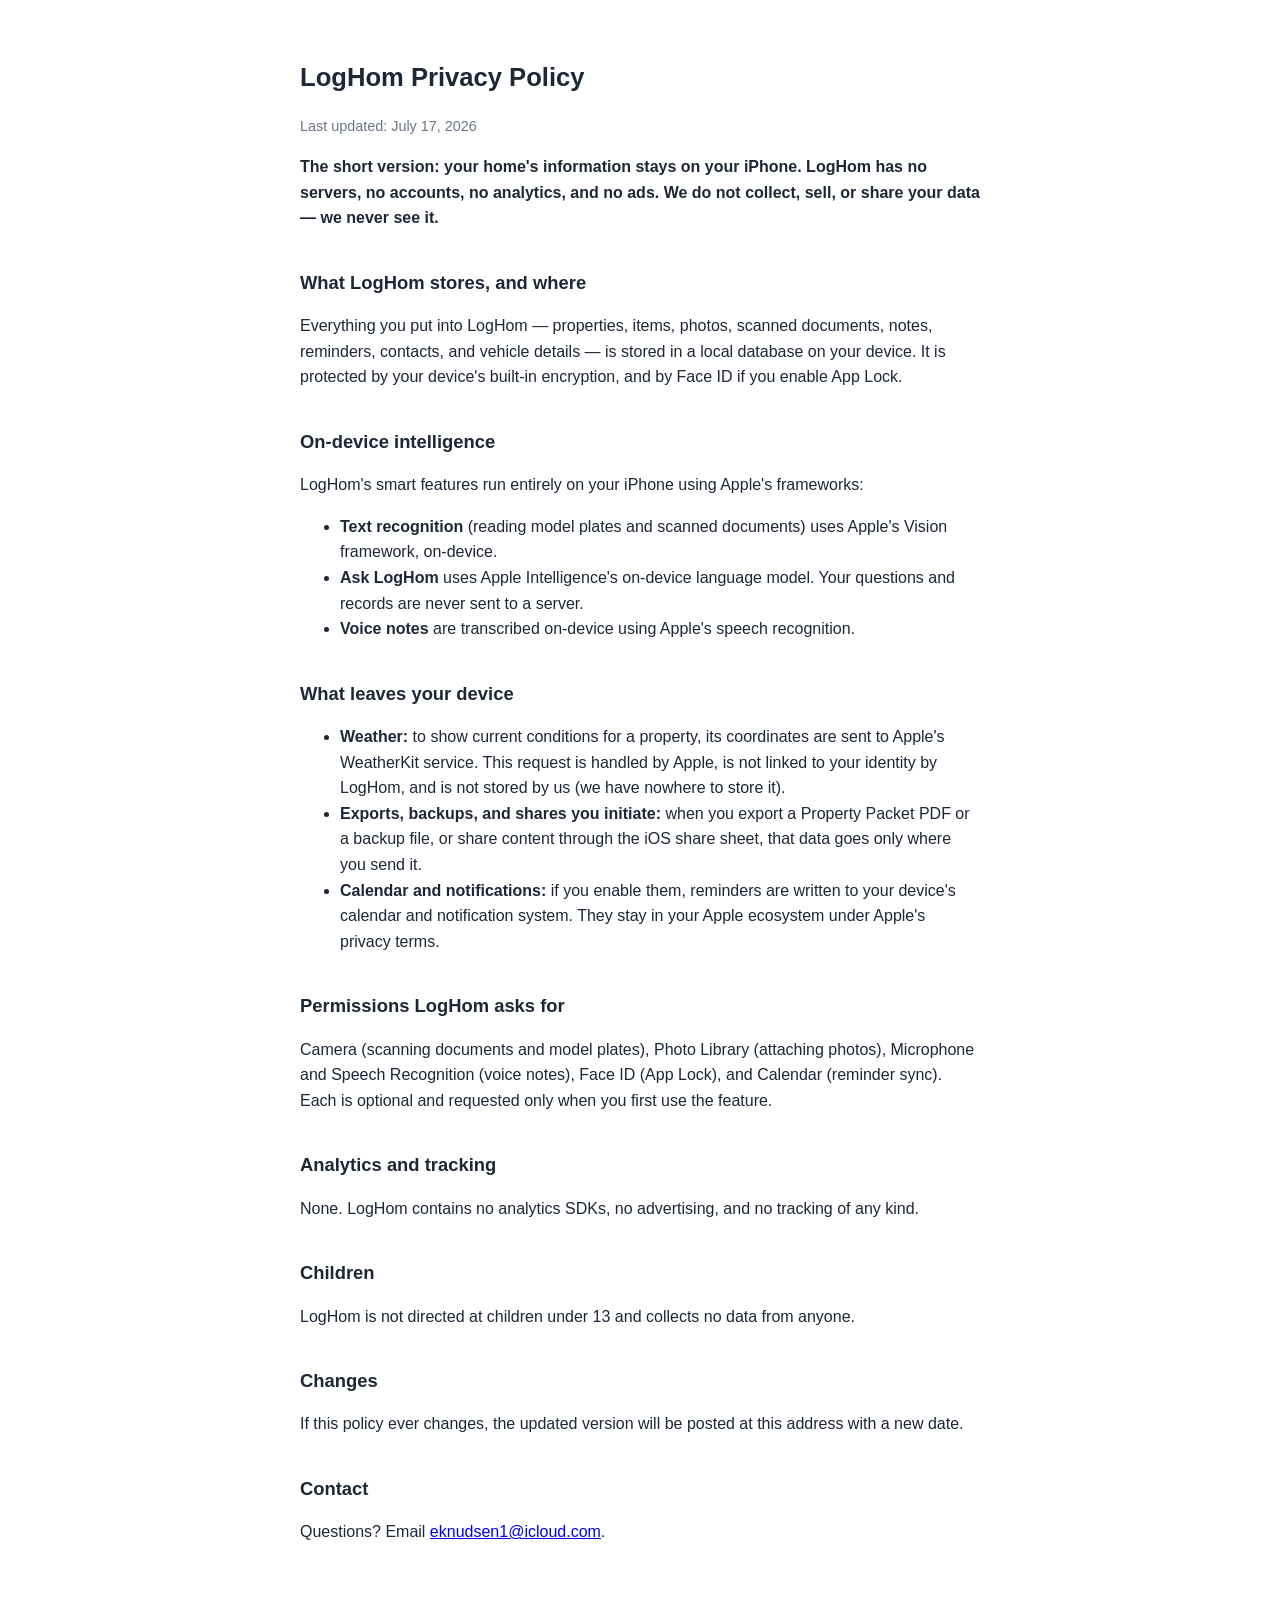
==== privacy.html @ 33694860 "LogHom site: privacy policy + landing page" ====
<!DOCTYPE html>
<html lang="en">
<head>
<meta charset="utf-8">
<meta name="viewport" content="width=device-width, initial-scale=1">
<title>LogHom — Privacy Policy</title>
<style>
  body { font-family: -apple-system, BlinkMacSystemFont, "Segoe UI", Roboto, sans-serif;
         max-width: 680px; margin: 0 auto; padding: 40px 24px; color: #1d2736; line-height: 1.6; }
  h1 { font-size: 1.6em; } h2 { font-size: 1.15em; margin-top: 2em; }
  .updated { color: #6b7686; font-size: 0.9em; }
  @media (prefers-color-scheme: dark) { body { background: #0d1117; color: #e7edf3; } }
</style>
</head>
<body>
<h1>LogHom Privacy Policy</h1>
<p class="updated">Last updated: July 17, 2026</p>

<p><strong>The short version: your home's information stays on your iPhone. LogHom has no servers, no accounts, no analytics, and no ads. We do not collect, sell, or share your data — we never see it.</strong></p>

<h2>What LogHom stores, and where</h2>
<p>Everything you put into LogHom — properties, items, photos, scanned documents, notes, reminders, contacts, and vehicle details — is stored in a local database on your device. It is protected by your device's built-in encryption, and by Face ID if you enable App Lock.</p>

<h2>On-device intelligence</h2>
<p>LogHom's smart features run entirely on your iPhone using Apple's frameworks:</p>
<ul>
  <li><strong>Text recognition</strong> (reading model plates and scanned documents) uses Apple's Vision framework, on-device.</li>
  <li><strong>Ask LogHom</strong> uses Apple Intelligence's on-device language model. Your questions and records are never sent to a server.</li>
  <li><strong>Voice notes</strong> are transcribed on-device using Apple's speech recognition.</li>
</ul>

<h2>What leaves your device</h2>
<ul>
  <li><strong>Weather:</strong> to show current conditions for a property, its coordinates are sent to Apple's WeatherKit service. This request is handled by Apple, is not linked to your identity by LogHom, and is not stored by us (we have nowhere to store it).</li>
  <li><strong>Exports, backups, and shares you initiate:</strong> when you export a Property Packet PDF or a backup file, or share content through the iOS share sheet, that data goes only where you send it.</li>
  <li><strong>Calendar and notifications:</strong> if you enable them, reminders are written to your device's calendar and notification system. They stay in your Apple ecosystem under Apple's privacy terms.</li>
</ul>

<h2>Permissions LogHom asks for</h2>
<p>Camera (scanning documents and model plates), Photo Library (attaching photos), Microphone and Speech Recognition (voice notes), Face ID (App Lock), and Calendar (reminder sync). Each is optional and requested only when you first use the feature.</p>

<h2>Analytics and tracking</h2>
<p>None. LogHom contains no analytics SDKs, no advertising, and no tracking of any kind.</p>

<h2>Children</h2>
<p>LogHom is not directed at children under 13 and collects no data from anyone.</p>

<h2>Changes</h2>
<p>If this policy ever changes, the updated version will be posted at this address with a new date.</p>

<h2>Contact</h2>
<p>Questions? Email <a href="mailto:eknudsen1@icloud.com">eknudsen1@icloud.com</a>.</p>
</body>
</html>
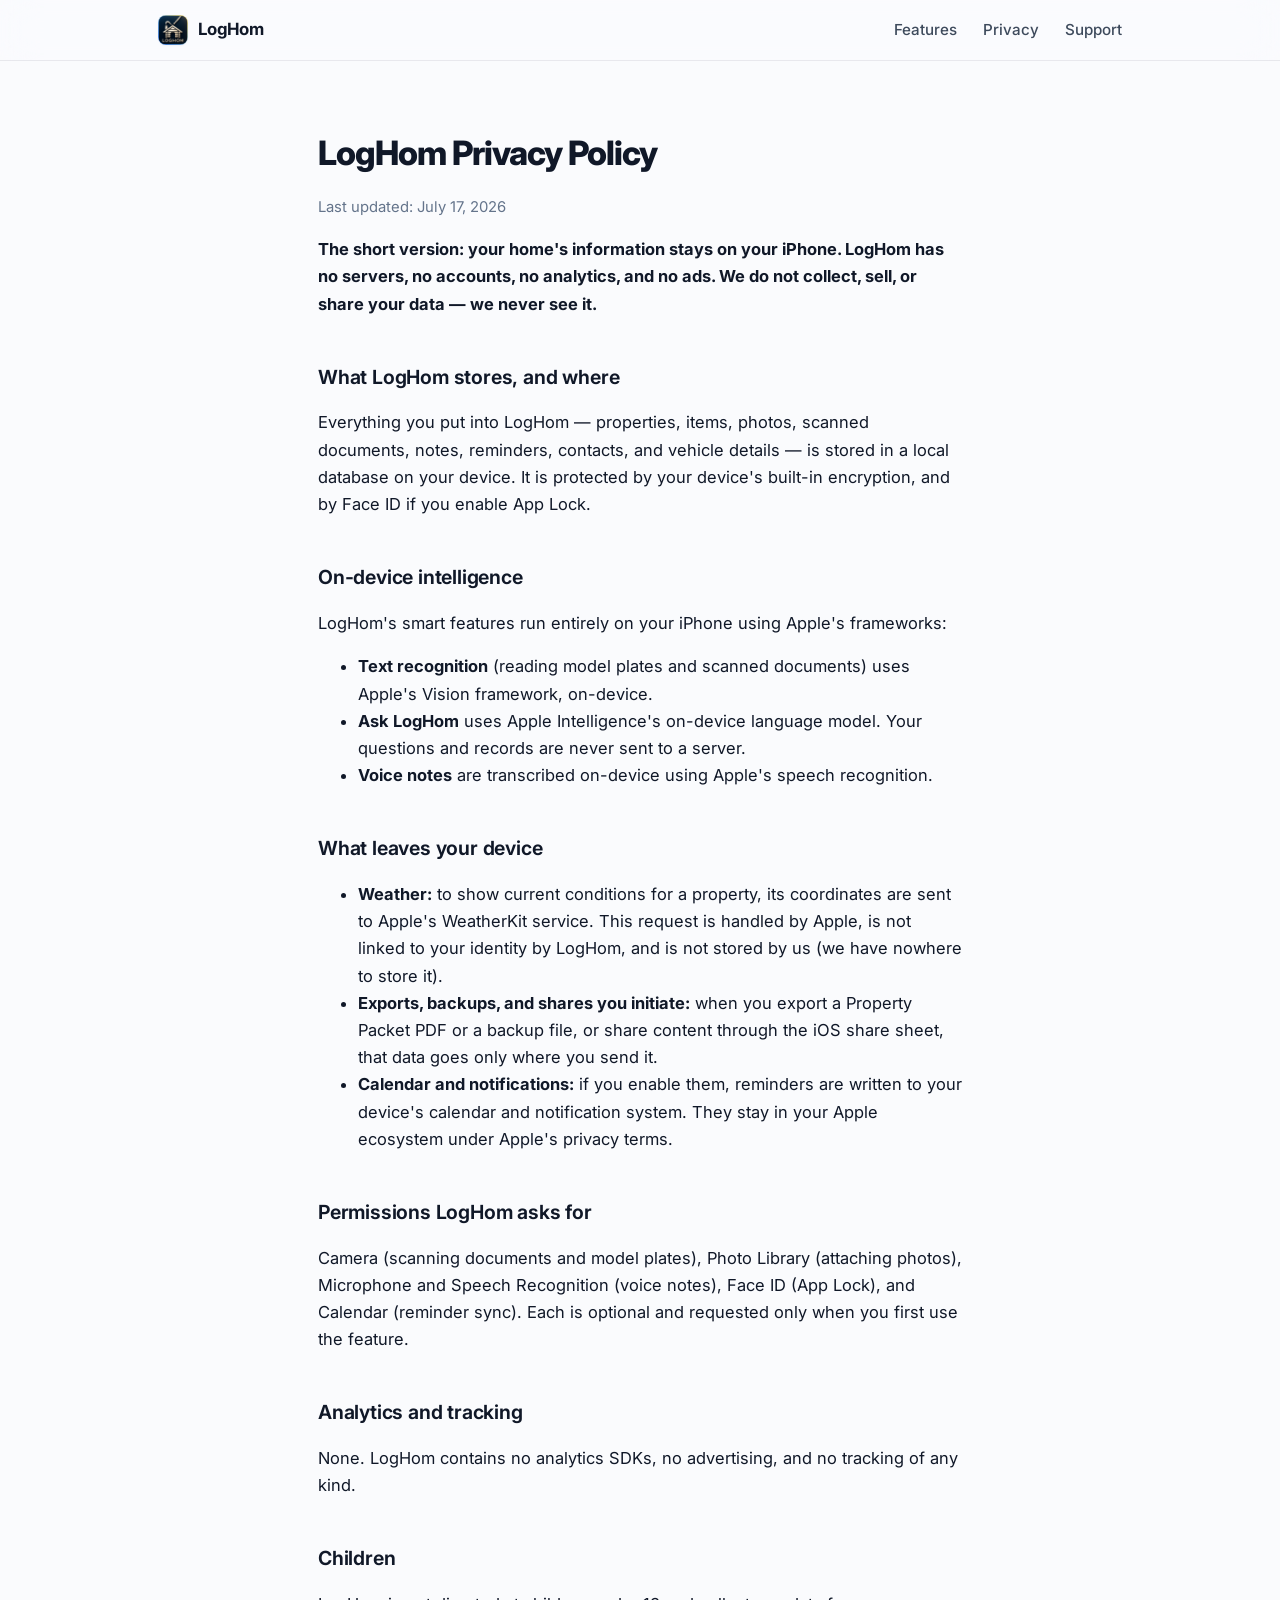
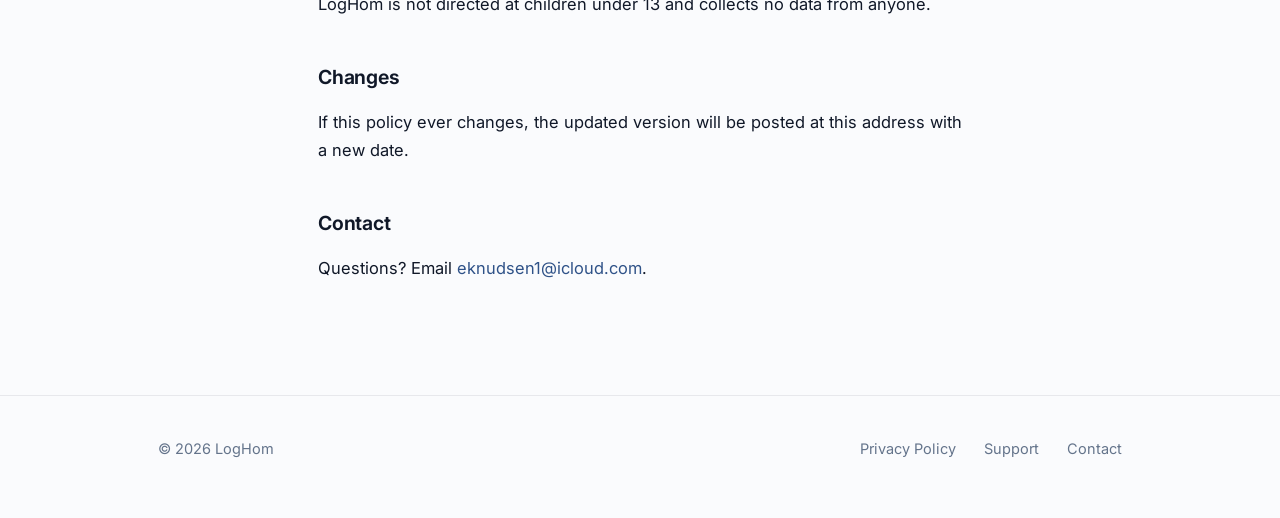
==== commit e27d12fa: "Full marketing site: premium landing page, support page, restyled privacy policy" ====
--- a/privacy.html
+++ b/privacy.html
@@ -4,15 +4,22 @@
 <meta charset="utf-8">
 <meta name="viewport" content="width=device-width, initial-scale=1">
 <title>LogHom — Privacy Policy</title>
-<style>
-  body { font-family: -apple-system, BlinkMacSystemFont, "Segoe UI", Roboto, sans-serif;
-         max-width: 680px; margin: 0 auto; padding: 40px 24px; color: #1d2736; line-height: 1.6; }
-  h1 { font-size: 1.6em; } h2 { font-size: 1.15em; margin-top: 2em; }
-  .updated { color: #6b7686; font-size: 0.9em; }
-  @media (prefers-color-scheme: dark) { body { background: #0d1117; color: #e7edf3; } }
-</style>
+<meta name="description" content="LogHom's privacy policy: your home's information stays on your iPhone. No servers, no accounts, no analytics, no ads.">
+<link rel="icon" href="icon.png">
+<link rel="stylesheet" href="style.css">
 </head>
 <body>
+
+<nav class="navbar">
+  <div class="wrap">
+    <a class="brand" href="/"><img src="icon.png" alt="">LogHom</a>
+    <a href="/#capture">Features</a>
+    <a href="privacy.html">Privacy</a>
+    <a href="support.html">Support</a>
+  </div>
+</nav>
+
+<article>
 <h1>LogHom Privacy Policy</h1>
 <p class="updated">Last updated: July 17, 2026</p>
 
@@ -50,5 +57,16 @@
 
 <h2>Contact</h2>
 <p>Questions? Email <a href="mailto:eknudsen1@icloud.com">eknudsen1@icloud.com</a>.</p>
+</article>
+
+<footer>
+  <div class="wrap">
+    <span class="copy">© 2026 LogHom</span>
+    <a href="privacy.html">Privacy Policy</a>
+    <a href="support.html">Support</a>
+    <a href="mailto:eknudsen1@icloud.com">Contact</a>
+  </div>
+</footer>
+
 </body>
 </html>
--- a/style.css
+++ b/style.css
@@ -0,0 +1,211 @@
+/* LogHom — calm, premium, sky-brand design system */
+
+@import url('https://fonts.googleapis.com/css2?family=Inter:opsz,wght@14..32,400;14..32,500;14..32,600;14..32,700;14..32,800&family=Newsreader:ital,opsz,wght@1,6..72,400;1,6..72,500&display=swap');
+
+:root {
+  --ink: #101828;
+  --ink-soft: #3d4a5c;
+  --muted: #64748b;
+  --bg: #fafbfd;
+  --card: rgba(255, 255, 255, 0.66);
+  --card-solid: #ffffff;
+  --accent: #2f5288;
+  --accent-2: #7fa8d9;
+  --band: #0e1626;
+  --band-ink: #dfe8f4;
+  --border: rgba(16, 24, 40, 0.08);
+  --shadow: 0 1px 2px rgba(16,24,40,.04), 0 12px 32px -12px rgba(16,24,40,.12);
+  --shadow-lift: 0 2px 4px rgba(16,24,40,.05), 0 24px 48px -16px rgba(16,24,40,.18);
+  --sky-a: #cfe0f4;
+  --sky-b: #f3e9da;
+  --sky-c: #dbe9f7;
+}
+@media (prefers-color-scheme: dark) {
+  :root {
+    --ink: #eef2f8;
+    --ink-soft: #b9c4d4;
+    --muted: #8b97aa;
+    --bg: #0b111c;
+    --card: rgba(23, 32, 48, 0.55);
+    --card-solid: #151d2c;
+    --accent: #93b8e8;
+    --accent-2: #4a6da0;
+    --band: #060b14;
+    --band-ink: #d6e1f0;
+    --border: rgba(238, 242, 248, 0.09);
+    --shadow: 0 1px 2px rgba(0,0,0,.3), 0 12px 32px -12px rgba(0,0,0,.5);
+    --shadow-lift: 0 2px 4px rgba(0,0,0,.4), 0 24px 48px -16px rgba(0,0,0,.6);
+    --sky-a: #16233c;
+    --sky-b: #241f2e;
+    --sky-c: #101c30;
+  }
+}
+
+* { box-sizing: border-box; }
+html { scroll-behavior: smooth; }
+body {
+  font-family: "Inter", -apple-system, BlinkMacSystemFont, "Segoe UI", sans-serif;
+  margin: 0; background: var(--bg); color: var(--ink);
+  line-height: 1.65; font-size: 16.5px;
+  -webkit-font-smoothing: antialiased;
+}
+::selection { background: var(--accent-2); color: #fff; }
+a { color: var(--accent); text-decoration: none; }
+a:hover { text-decoration: underline; text-underline-offset: 3px; }
+.wrap { max-width: 1020px; margin: 0 auto; padding: 0 28px; }
+
+em.serif {
+  font-family: "Newsreader", Georgia, serif;
+  font-style: italic; font-weight: 500;
+  letter-spacing: 0;
+}
+
+/* ---------- nav ---------- */
+.navbar {
+  position: sticky; top: 0; z-index: 50;
+  backdrop-filter: blur(18px) saturate(1.6);
+  -webkit-backdrop-filter: blur(18px) saturate(1.6);
+  background: color-mix(in srgb, var(--bg) 62%, transparent);
+  border-bottom: 1px solid var(--border);
+}
+.navbar .wrap { display: flex; align-items: center; gap: 26px; height: 60px; }
+.brand {
+  display: flex; align-items: center; gap: 10px;
+  font-weight: 700; font-size: 1.02em; letter-spacing: -0.01em;
+  color: var(--ink) !important; margin-right: auto;
+}
+.brand:hover { text-decoration: none; }
+.brand img { width: 30px; height: 30px; border-radius: 8px; box-shadow: var(--shadow); }
+.navbar a:not(.brand) { color: var(--ink-soft); font-size: 0.92em; font-weight: 500; }
+.navbar a:not(.brand):hover { color: var(--accent); text-decoration: none; }
+
+/* ---------- hero ---------- */
+.hero {
+  position: relative; overflow: hidden;
+  text-align: center; padding: 108px 0 120px;
+}
+.hero .sky {
+  position: absolute; inset: 0; z-index: -1;
+  background:
+    radial-gradient(52% 44% at 22% 18%, var(--sky-a) 0%, transparent 70%),
+    radial-gradient(46% 40% at 82% 26%, var(--sky-b) 0%, transparent 70%),
+    radial-gradient(60% 52% at 55% 88%, var(--sky-c) 0%, transparent 72%);
+  animation: drift 26s ease-in-out infinite alternate;
+}
+@keyframes drift {
+  from { transform: translate3d(-2.5%, 0, 0) scale(1.06); }
+  to   { transform: translate3d(2.5%, -2%, 0) scale(1.12); }
+}
+.hero img.icon {
+  width: 148px; height: 148px; border-radius: 33px;
+  box-shadow: 0 2px 0 rgba(255,255,255,.35) inset, var(--shadow-lift);
+}
+.hero h1 {
+  font-size: clamp(2.5rem, 6vw, 4.1rem);
+  font-weight: 800; letter-spacing: -0.035em; line-height: 1.06;
+  margin: 34px auto 18px; max-width: 720px;
+}
+.hero p.lede {
+  max-width: 590px; margin: 0 auto 34px;
+  font-size: 1.17em; color: var(--ink-soft);
+}
+.badge {
+  display: inline-flex; align-items: center; gap: 9px;
+  background: var(--card); border: 1px solid var(--border);
+  backdrop-filter: blur(12px); -webkit-backdrop-filter: blur(12px);
+  color: var(--ink); padding: 11px 22px; border-radius: 999px;
+  font-weight: 600; font-size: 0.94em; box-shadow: var(--shadow);
+}
+.badge .dot {
+  width: 8px; height: 8px; border-radius: 50%;
+  background: var(--accent-2);
+  box-shadow: 0 0 0 4px color-mix(in srgb, var(--accent-2) 25%, transparent);
+}
+
+/* ---------- sections ---------- */
+section.feature { padding: 84px 0 8px; }
+.kicker {
+  color: var(--accent); font-weight: 700; font-size: 0.76em;
+  text-transform: uppercase; letter-spacing: 0.14em; margin: 0 0 10px;
+}
+section.feature h2 {
+  font-size: clamp(1.7rem, 3.4vw, 2.35rem);
+  font-weight: 750; letter-spacing: -0.025em; line-height: 1.15;
+  margin: 0 0 10px; max-width: 640px;
+}
+section.feature > .wrap > p.sub { color: var(--muted); max-width: 560px; margin: 0 0 8px; font-size: 1.04em; }
+
+.grid { display: grid; grid-template-columns: repeat(auto-fit, minmax(258px, 1fr)); gap: 18px; margin-top: 34px; }
+.card {
+  background: var(--card); border: 1px solid var(--border); border-radius: 20px;
+  padding: 26px 26px 24px; box-shadow: var(--shadow);
+  backdrop-filter: blur(14px); -webkit-backdrop-filter: blur(14px);
+  transition: transform .35s cubic-bezier(.2,.8,.2,1), box-shadow .35s;
+}
+.card:hover { transform: translateY(-4px); box-shadow: var(--shadow-lift); }
+.card .glyph {
+  width: 44px; height: 44px; border-radius: 12px;
+  display: grid; place-items: center; margin-bottom: 16px;
+  background: linear-gradient(145deg, color-mix(in srgb, var(--accent-2) 28%, transparent), color-mix(in srgb, var(--accent) 16%, transparent));
+  border: 1px solid var(--border);
+}
+.card .glyph svg { width: 21px; height: 21px; stroke: var(--accent); fill: none; stroke-width: 1.9; stroke-linecap: round; stroke-linejoin: round; }
+.card h3 { margin: 0 0 7px; font-size: 1.06em; font-weight: 650; letter-spacing: -0.01em; }
+.card p { margin: 0; color: var(--muted); font-size: 0.95em; line-height: 1.6; }
+
+/* ---------- privacy band ---------- */
+.band {
+  margin-top: 96px; padding: 92px 0;
+  background:
+    radial-gradient(70% 90% at 18% 10%, rgba(74,109,160,.28) 0%, transparent 60%),
+    radial-gradient(60% 80% at 85% 90%, rgba(127,168,217,.16) 0%, transparent 60%),
+    var(--band);
+  color: var(--band-ink);
+}
+.band .kicker { color: var(--accent-2); }
+.band h2 {
+  font-size: clamp(1.8rem, 3.6vw, 2.5rem);
+  font-weight: 750; letter-spacing: -0.025em; line-height: 1.18;
+  margin: 0 0 14px; max-width: 620px; color: #fff;
+}
+@media (prefers-color-scheme: dark) { .band h2 { color: var(--band-ink); } }
+.band p.sub { max-width: 560px; color: color-mix(in srgb, var(--band-ink) 76%, transparent); font-size: 1.06em; }
+.band .grid { margin-top: 40px; }
+.band .card {
+  background: rgba(255,255,255,.05); border-color: rgba(255,255,255,.1);
+  box-shadow: none;
+}
+.band .card h3 { color: #fff; }
+.band .card p { color: color-mix(in srgb, var(--band-ink) 70%, transparent); }
+.band .card .glyph { background: rgba(255,255,255,.07); border-color: rgba(255,255,255,.12); }
+.band .card .glyph svg { stroke: var(--accent-2); }
+
+/* ---------- closer ---------- */
+.closer { text-align: center; padding: 104px 0; }
+.closer h2 {
+  font-size: clamp(1.9rem, 4.2vw, 2.9rem);
+  font-weight: 800; letter-spacing: -0.03em; line-height: 1.12; margin: 0 0 30px;
+}
+
+/* ---------- footer ---------- */
+footer { border-top: 1px solid var(--border); padding: 42px 0 56px; }
+footer .wrap { display: flex; flex-wrap: wrap; gap: 10px 28px; align-items: center; }
+footer .copy { color: var(--muted); font-size: 0.88em; margin-right: auto; }
+footer a { color: var(--muted); font-size: 0.88em; }
+footer a:hover { color: var(--accent); }
+
+/* ---------- article pages (privacy / support) ---------- */
+article { max-width: 700px; margin: 0 auto; padding: 64px 28px 96px; }
+article h1 { font-size: 2.1rem; font-weight: 800; letter-spacing: -0.03em; margin: 0 0 6px; }
+article .updated { color: var(--muted); font-size: 0.9em; }
+article h2 { font-size: 1.18em; font-weight: 650; letter-spacing: -0.01em; margin-top: 2.2em; }
+article .card { margin-top: 18px; }
+article .card h3 { font-size: 1.02em; }
+
+/* ---------- reveal ---------- */
+.reveal { opacity: 0; transform: translateY(22px); transition: opacity .7s ease, transform .7s cubic-bezier(.2,.8,.2,1); }
+.reveal.in { opacity: 1; transform: none; }
+@media (prefers-reduced-motion: reduce) {
+  .hero .sky { animation: none; }
+  .reveal { opacity: 1; transform: none; transition: none; }
+}
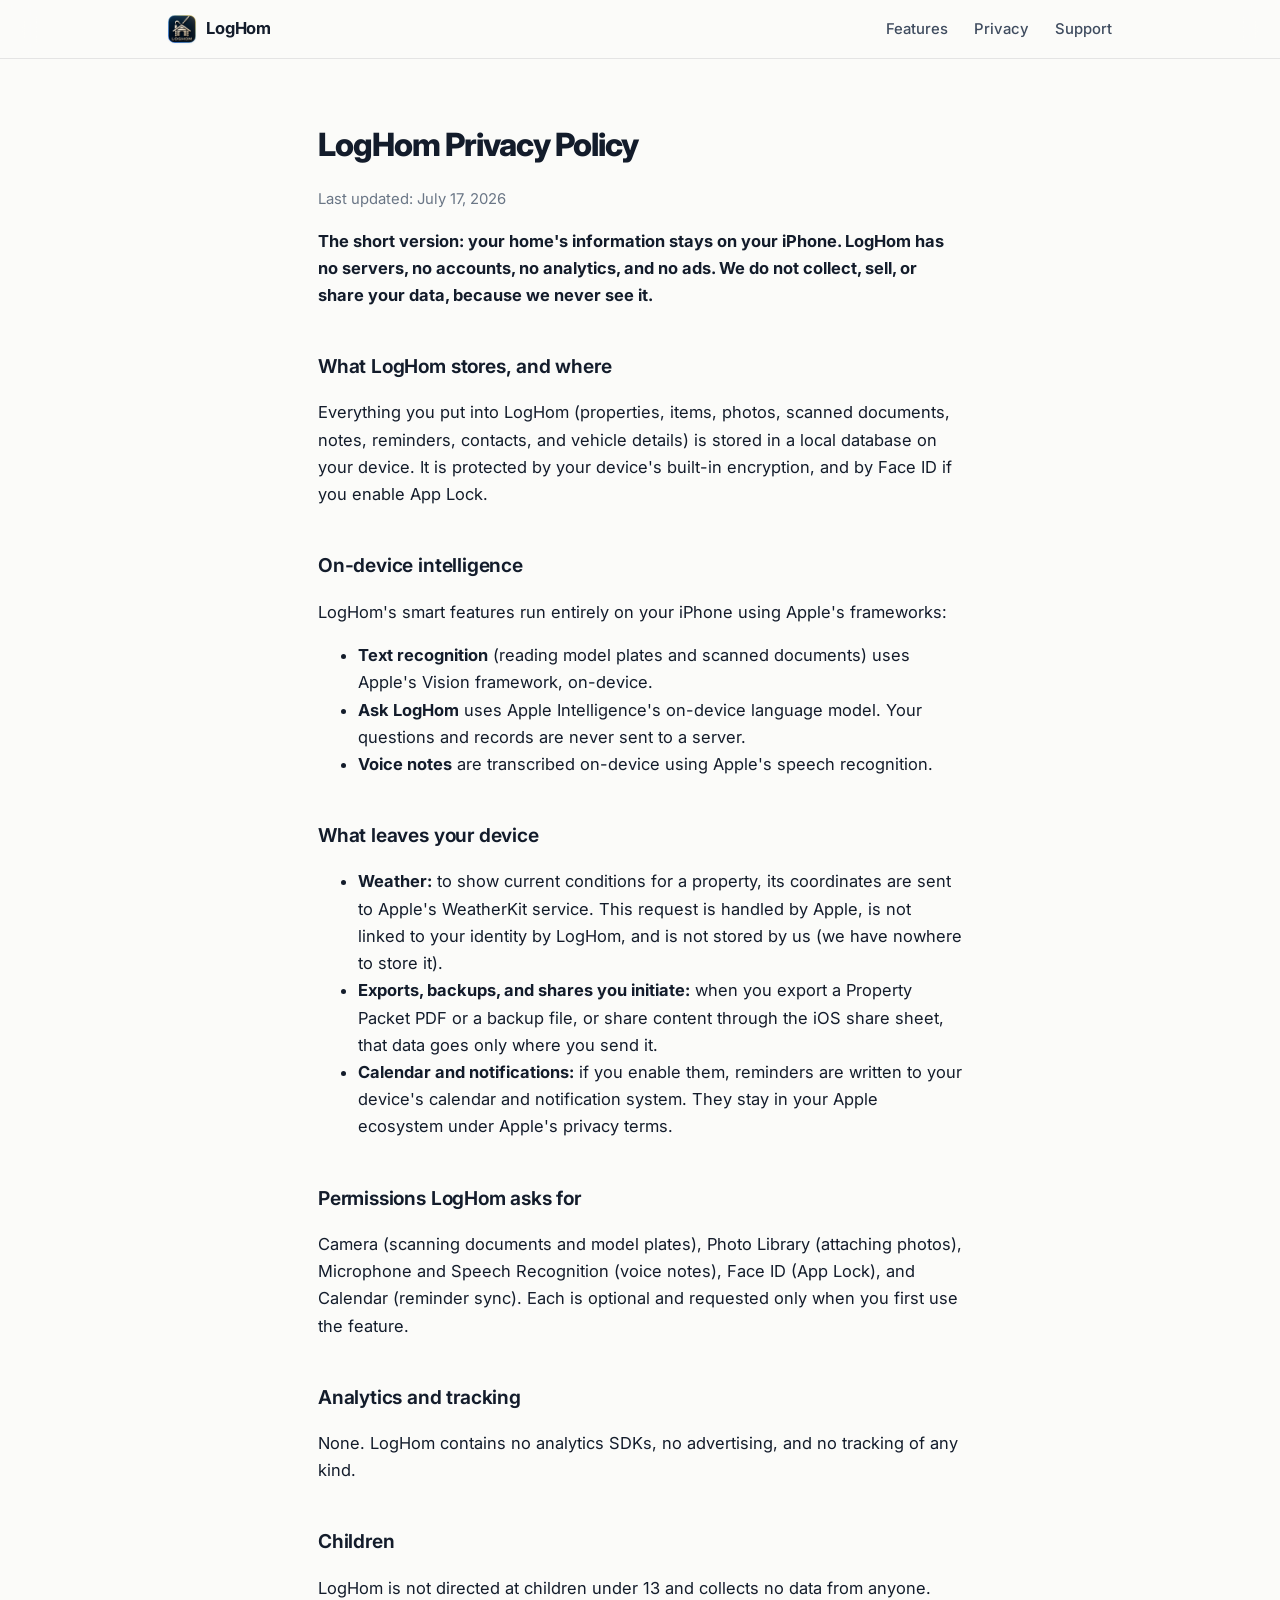
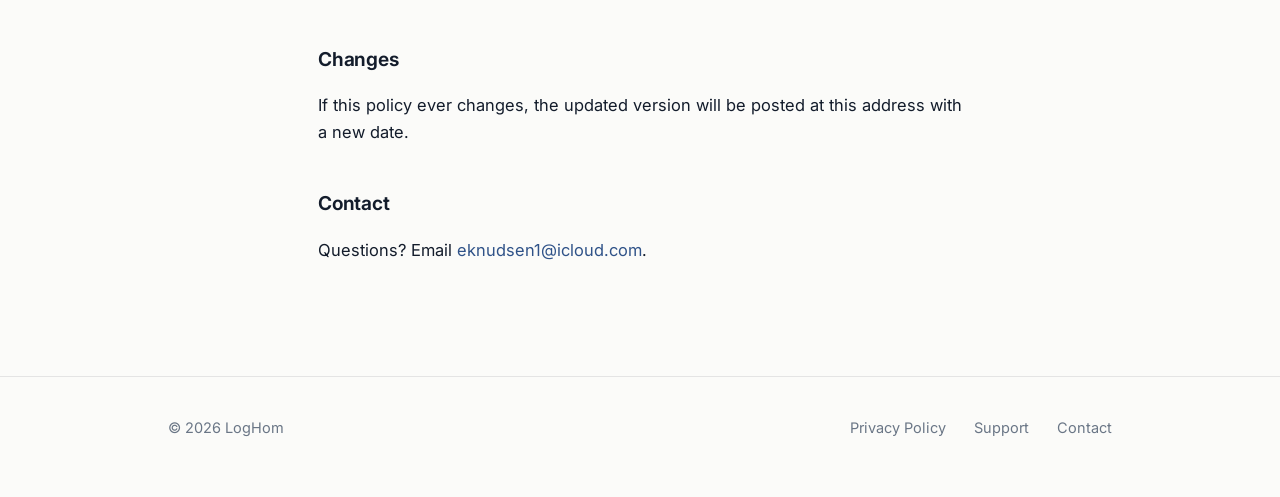
==== commit 33636523: "Redesign: ledger layout, new hero copy, tightened feature cards, custom domain loghom.com" ====
--- a/privacy.html
+++ b/privacy.html
@@ -3,7 +3,7 @@
 <head>
 <meta charset="utf-8">
 <meta name="viewport" content="width=device-width, initial-scale=1">
-<title>LogHom — Privacy Policy</title>
+<title>LogHom | Privacy Policy</title>
 <meta name="description" content="LogHom's privacy policy: your home's information stays on your iPhone. No servers, no accounts, no analytics, no ads.">
 <link rel="icon" href="icon.png">
 <link rel="stylesheet" href="style.css">
@@ -23,10 +23,10 @@
 <h1>LogHom Privacy Policy</h1>
 <p class="updated">Last updated: July 17, 2026</p>
 
-<p><strong>The short version: your home's information stays on your iPhone. LogHom has no servers, no accounts, no analytics, and no ads. We do not collect, sell, or share your data — we never see it.</strong></p>
+<p><strong>The short version: your home's information stays on your iPhone. LogHom has no servers, no accounts, no analytics, and no ads. We do not collect, sell, or share your data, because we never see it.</strong></p>
 
 <h2>What LogHom stores, and where</h2>
-<p>Everything you put into LogHom — properties, items, photos, scanned documents, notes, reminders, contacts, and vehicle details — is stored in a local database on your device. It is protected by your device's built-in encryption, and by Face ID if you enable App Lock.</p>
+<p>Everything you put into LogHom (properties, items, photos, scanned documents, notes, reminders, contacts, and vehicle details) is stored in a local database on your device. It is protected by your device's built-in encryption, and by Face ID if you enable App Lock.</p>
 
 <h2>On-device intelligence</h2>
 <p>LogHom's smart features run entirely on your iPhone using Apple's frameworks:</p>
--- a/style.css
+++ b/style.css
@@ -1,43 +1,58 @@
-/* LogHom — calm, premium, sky-brand design system */
+/* LogHom, loghom.com
+   A record book, not a brochure. The layout is the message: everything filed,
+   ruled, and easy to find. */
 
 @import url('https://fonts.googleapis.com/css2?family=Inter:opsz,wght@14..32,400;14..32,500;14..32,600;14..32,700;14..32,800&family=Newsreader:ital,opsz,wght@1,6..72,400;1,6..72,500&display=swap');
 
+@view-transition { navigation: auto; }
+
 :root {
-  --ink: #101828;
-  --ink-soft: #3d4a5c;
-  --muted: #64748b;
-  --bg: #fafbfd;
-  --card: rgba(255, 255, 255, 0.66);
-  --card-solid: #ffffff;
+  --ink: #131c2b;
+  --ink-soft: #3f4c5f;
+  --muted: #6a7686;
+  --bg: #fbfbf9;
+  --surface: #ffffff;
   --accent: #2f5288;
   --accent-2: #7fa8d9;
-  --band: #0e1626;
-  --band-ink: #dfe8f4;
-  --border: rgba(16, 24, 40, 0.08);
-  --shadow: 0 1px 2px rgba(16,24,40,.04), 0 12px 32px -12px rgba(16,24,40,.12);
-  --shadow-lift: 0 2px 4px rgba(16,24,40,.05), 0 24px 48px -16px rgba(16,24,40,.18);
-  --sky-a: #cfe0f4;
-  --sky-b: #f3e9da;
-  --sky-c: #dbe9f7;
+  --band: #0d1522;
+  --band-ink: #dbe4f0;
+  --border: rgba(19, 28, 43, 0.10);
+  --rule: rgba(19, 28, 43, 0.08);
+  --shadow: 0 1px 2px rgba(19,28,43,.05), 0 10px 28px -14px rgba(19,28,43,.16);
+  --shadow-lift: 0 2px 4px rgba(19,28,43,.05), 0 22px 44px -18px rgba(19,28,43,.22);
+  --sky-a: #d4e2f3;
+  --sky-b: #f2e9dc;
+  --sky-c: #e2ecf7;
+  /* section accents, borrowed from the app's form colors */
+  --c-doc: #8c7433;
+  --c-search: #2f5288;
+  --c-shield: #6a3f9e;
+  --c-leaf: #4d7a48;
+  --c-note: #4d73a6;
 }
 @media (prefers-color-scheme: dark) {
   :root {
-    --ink: #eef2f8;
-    --ink-soft: #b9c4d4;
-    --muted: #8b97aa;
-    --bg: #0b111c;
-    --card: rgba(23, 32, 48, 0.55);
-    --card-solid: #151d2c;
+    --ink: #ecf1f8;
+    --ink-soft: #b6c1d1;
+    --muted: #8a96a8;
+    --bg: #0c121d;
+    --surface: #141c2b;
     --accent: #93b8e8;
     --accent-2: #4a6da0;
     --band: #060b14;
     --band-ink: #d6e1f0;
-    --border: rgba(238, 242, 248, 0.09);
-    --shadow: 0 1px 2px rgba(0,0,0,.3), 0 12px 32px -12px rgba(0,0,0,.5);
-    --shadow-lift: 0 2px 4px rgba(0,0,0,.4), 0 24px 48px -16px rgba(0,0,0,.6);
-    --sky-a: #16233c;
-    --sky-b: #241f2e;
-    --sky-c: #101c30;
+    --border: rgba(236, 241, 248, 0.10);
+    --rule: rgba(236, 241, 248, 0.08);
+    --shadow: 0 1px 2px rgba(0,0,0,.35), 0 10px 28px -14px rgba(0,0,0,.55);
+    --shadow-lift: 0 2px 4px rgba(0,0,0,.4), 0 22px 44px -18px rgba(0,0,0,.65);
+    --sky-a: #17253e;
+    --sky-b: #262031;
+    --sky-c: #111e33;
+    --c-doc: #c7ab5e;
+    --c-search: #8fb4e4;
+    --c-shield: #ab8ad6;
+    --c-leaf: #8db884;
+    --c-note: #88a9d4;
   }
 }
 
@@ -52,12 +67,12 @@
 ::selection { background: var(--accent-2); color: #fff; }
 a { color: var(--accent); text-decoration: none; }
 a:hover { text-decoration: underline; text-underline-offset: 3px; }
-.wrap { max-width: 1020px; margin: 0 auto; padding: 0 28px; }
+h1, h2, h3 { text-wrap: balance; }
+.wrap { max-width: 1000px; margin: 0 auto; padding: 0 28px; }
 
 em.serif {
   font-family: "Newsreader", Georgia, serif;
-  font-style: italic; font-weight: 500;
-  letter-spacing: 0;
+  font-style: italic; font-weight: 500; letter-spacing: 0;
 }
 
 /* ---------- nav ---------- */
@@ -65,147 +80,203 @@
   position: sticky; top: 0; z-index: 50;
   backdrop-filter: blur(18px) saturate(1.6);
   -webkit-backdrop-filter: blur(18px) saturate(1.6);
-  background: color-mix(in srgb, var(--bg) 62%, transparent);
+  background: color-mix(in srgb, var(--bg) 68%, transparent);
   border-bottom: 1px solid var(--border);
 }
-.navbar .wrap { display: flex; align-items: center; gap: 26px; height: 60px; }
+.navbar .wrap { display: flex; align-items: center; gap: 26px; height: 58px; }
 .brand {
   display: flex; align-items: center; gap: 10px;
-  font-weight: 700; font-size: 1.02em; letter-spacing: -0.01em;
+  font-weight: 700; font-size: 1em; letter-spacing: -0.01em;
   color: var(--ink) !important; margin-right: auto;
 }
 .brand:hover { text-decoration: none; }
-.brand img { width: 30px; height: 30px; border-radius: 8px; box-shadow: var(--shadow); }
-.navbar a:not(.brand) { color: var(--ink-soft); font-size: 0.92em; font-weight: 500; }
+.brand img { width: 28px; height: 28px; border-radius: 7px; box-shadow: var(--shadow); }
+.navbar a:not(.brand) { color: var(--ink-soft); font-size: 0.9em; font-weight: 500; }
 .navbar a:not(.brand):hover { color: var(--accent); text-decoration: none; }
 
 /* ---------- hero ---------- */
-.hero {
-  position: relative; overflow: hidden;
-  text-align: center; padding: 108px 0 120px;
-}
+.hero { position: relative; overflow: hidden; text-align: center; padding: 96px 0 104px; }
 .hero .sky {
   position: absolute; inset: 0; z-index: -1;
   background:
-    radial-gradient(52% 44% at 22% 18%, var(--sky-a) 0%, transparent 70%),
-    radial-gradient(46% 40% at 82% 26%, var(--sky-b) 0%, transparent 70%),
-    radial-gradient(60% 52% at 55% 88%, var(--sky-c) 0%, transparent 72%);
-  animation: drift 26s ease-in-out infinite alternate;
+    radial-gradient(52% 44% at 22% 16%, var(--sky-a) 0%, transparent 70%),
+    radial-gradient(46% 40% at 82% 24%, var(--sky-b) 0%, transparent 70%),
+    radial-gradient(64% 54% at 55% 92%, var(--sky-c) 0%, transparent 72%);
+  animation: drift 30s ease-in-out infinite alternate;
+}
+/* faint ruled lines, like a record book page */
+.hero .sky::after {
+  content: ""; position: absolute; inset: 0;
+  background: repeating-linear-gradient(to bottom, transparent 0 43px, var(--rule) 43px 44px);
+  mask-image: linear-gradient(to bottom, transparent 18%, black 55%, transparent 96%);
+  -webkit-mask-image: linear-gradient(to bottom, transparent 18%, black 55%, transparent 96%);
 }
 @keyframes drift {
-  from { transform: translate3d(-2.5%, 0, 0) scale(1.06); }
-  to   { transform: translate3d(2.5%, -2%, 0) scale(1.12); }
+  from { transform: translate3d(-2%, 0, 0) scale(1.05); }
+  to   { transform: translate3d(2%, -2%, 0) scale(1.1); }
 }
 .hero img.icon {
-  width: 148px; height: 148px; border-radius: 33px;
-  box-shadow: 0 2px 0 rgba(255,255,255,.35) inset, var(--shadow-lift);
+  width: 96px; height: 96px; border-radius: 22px;
+  box-shadow: var(--shadow-lift);
 }
 .hero h1 {
-  font-size: clamp(2.5rem, 6vw, 4.1rem);
-  font-weight: 800; letter-spacing: -0.035em; line-height: 1.06;
-  margin: 34px auto 18px; max-width: 720px;
+  font-size: clamp(2.4rem, 5.6vw, 3.9rem);
+  font-weight: 800; letter-spacing: -0.035em; line-height: 1.08;
+  margin: 30px auto 12px; max-width: 760px;
 }
 .hero p.lede {
-  max-width: 590px; margin: 0 auto 34px;
-  font-size: 1.17em; color: var(--ink-soft);
-}
+  max-width: 520px; margin: 0 auto 36px;
+  font-size: 1.14em; color: var(--ink-soft);
+}
+
+/* the five tabs: scattered paper settling into a tidy row */
+.tabs { display: flex; flex-wrap: wrap; justify-content: center; gap: 10px; margin: 34px auto 30px; padding: 0; list-style: none; }
+.tabs li {
+  position: relative; padding: 9px 18px 9px 30px;
+  background: var(--surface); border: 1px solid var(--border);
+  border-radius: 11px; font-weight: 600; font-size: 0.93em;
+  box-shadow: var(--shadow);
+  animation: settle 1s cubic-bezier(.2,.85,.25,1) backwards;
+}
+.tabs li::before {
+  content: ""; position: absolute; left: 13px; top: 50%; margin-top: -4px;
+  width: 8px; height: 8px; border-radius: 3px; background: var(--tab-c, var(--accent-2));
+}
+.tabs li:nth-child(1) { --tab-c: var(--c-doc);    --r: -7deg; animation-delay: .1s; }
+.tabs li:nth-child(2) { --tab-c: var(--c-shield); --r:  5deg; animation-delay: .22s; }
+.tabs li:nth-child(3) { --tab-c: var(--c-leaf);   --r: -4deg; animation-delay: .34s; }
+.tabs li:nth-child(4) { --tab-c: var(--c-search); --r:  6deg; animation-delay: .46s; }
+.tabs li:nth-child(5) { --tab-c: var(--c-note);   --r: -5deg; animation-delay: .58s; }
+@keyframes settle {
+  from { opacity: 0; transform: translateY(26px) rotate(var(--r, 0deg)) scale(.96); }
+  to   { opacity: 1; transform: none; }
+}
+
 .badge {
   display: inline-flex; align-items: center; gap: 9px;
-  background: var(--card); border: 1px solid var(--border);
-  backdrop-filter: blur(12px); -webkit-backdrop-filter: blur(12px);
-  color: var(--ink); padding: 11px 22px; border-radius: 999px;
-  font-weight: 600; font-size: 0.94em; box-shadow: var(--shadow);
+  background: var(--surface); border: 1px solid var(--border);
+  color: var(--ink); padding: 10px 20px; border-radius: 999px;
+  font-weight: 600; font-size: 0.92em; box-shadow: var(--shadow);
 }
 .badge .dot {
-  width: 8px; height: 8px; border-radius: 50%;
-  background: var(--accent-2);
-  box-shadow: 0 0 0 4px color-mix(in srgb, var(--accent-2) 25%, transparent);
-}
-
-/* ---------- sections ---------- */
-section.feature { padding: 84px 0 8px; }
+  width: 8px; height: 8px; border-radius: 50%; background: var(--accent-2);
+  box-shadow: 0 0 0 4px color-mix(in srgb, var(--accent-2) 22%, transparent);
+}
+
+/* ---------- chapters: a numbered ledger ---------- */
+.chapter { padding: 76px 0 12px; }
+.chapter-grid { display: grid; grid-template-columns: minmax(230px, .85fr) 1.5fr; gap: 26px 64px; align-items: start; }
+.chapter-head { position: sticky; top: 92px; }
 .kicker {
-  color: var(--accent); font-weight: 700; font-size: 0.76em;
-  text-transform: uppercase; letter-spacing: 0.14em; margin: 0 0 10px;
-}
-section.feature h2 {
-  font-size: clamp(1.7rem, 3.4vw, 2.35rem);
-  font-weight: 750; letter-spacing: -0.025em; line-height: 1.15;
-  margin: 0 0 10px; max-width: 640px;
-}
-section.feature > .wrap > p.sub { color: var(--muted); max-width: 560px; margin: 0 0 8px; font-size: 1.04em; }
-
-.grid { display: grid; grid-template-columns: repeat(auto-fit, minmax(258px, 1fr)); gap: 18px; margin-top: 34px; }
-.card {
-  background: var(--card); border: 1px solid var(--border); border-radius: 20px;
-  padding: 26px 26px 24px; box-shadow: var(--shadow);
-  backdrop-filter: blur(14px); -webkit-backdrop-filter: blur(14px);
-  transition: transform .35s cubic-bezier(.2,.8,.2,1), box-shadow .35s;
-}
-.card:hover { transform: translateY(-4px); box-shadow: var(--shadow-lift); }
-.card .glyph {
-  width: 44px; height: 44px; border-radius: 12px;
-  display: grid; place-items: center; margin-bottom: 16px;
-  background: linear-gradient(145deg, color-mix(in srgb, var(--accent-2) 28%, transparent), color-mix(in srgb, var(--accent) 16%, transparent));
-  border: 1px solid var(--border);
-}
-.card .glyph svg { width: 21px; height: 21px; stroke: var(--accent); fill: none; stroke-width: 1.9; stroke-linecap: round; stroke-linejoin: round; }
-.card h3 { margin: 0 0 7px; font-size: 1.06em; font-weight: 650; letter-spacing: -0.01em; }
-.card p { margin: 0; color: var(--muted); font-size: 0.95em; line-height: 1.6; }
-
-/* ---------- privacy band ---------- */
+  display: flex; align-items: baseline; gap: 10px;
+  color: var(--muted); font-weight: 600; font-size: 0.78em;
+  text-transform: uppercase; letter-spacing: 0.14em; margin: 0 0 12px;
+}
+.kicker .num {
+  font-family: "Newsreader", Georgia, serif; font-style: italic;
+  font-size: 1.5em; color: var(--chapter-c, var(--accent));
+  letter-spacing: 0; text-transform: none;
+}
+.chapter h2 {
+  font-size: clamp(1.55rem, 3vw, 2.1rem);
+  font-weight: 750; letter-spacing: -0.025em; line-height: 1.15; margin: 0 0 10px;
+}
+.chapter .sub { color: var(--muted); margin: 0; font-size: 1.02em; max-width: 300px; }
+
+.ledger { list-style: none; margin: 6px 0 0; padding: 0; border-top: 1px solid var(--rule); }
+.ledger li {
+  display: grid; grid-template-columns: 168px 1fr; gap: 20px;
+  padding: 21px 6px; border-bottom: 1px solid var(--rule);
+  align-items: baseline; transition: background .3s;
+}
+.ledger li:hover { background: color-mix(in srgb, var(--chapter-c, var(--accent)) 4%, transparent); }
+.ledger h3 {
+  margin: 0; font-size: 0.99em; font-weight: 650; letter-spacing: -0.01em;
+  display: flex; align-items: baseline; gap: 10px;
+}
+.ledger h3::before {
+  content: ""; flex: none; width: 8px; height: 8px; border-radius: 3px;
+  background: var(--chapter-c, var(--accent-2)); transform: translateY(-1px);
+}
+.ledger p { margin: 0; color: var(--muted); font-size: 0.97em; }
+
+#capture  { --chapter-c: var(--c-doc); }
+#retrieve { --chapter-c: var(--c-search); }
+#prepared { --chapter-c: var(--c-shield); }
+#calm     { --chapter-c: var(--c-leaf); }
+
+/* ---------- private band ---------- */
 .band {
-  margin-top: 96px; padding: 92px 0;
+  margin-top: 92px; padding: 84px 0;
   background:
-    radial-gradient(70% 90% at 18% 10%, rgba(74,109,160,.28) 0%, transparent 60%),
-    radial-gradient(60% 80% at 85% 90%, rgba(127,168,217,.16) 0%, transparent 60%),
+    radial-gradient(70% 90% at 18% 8%, rgba(74,109,160,.26) 0%, transparent 60%),
+    radial-gradient(60% 80% at 85% 92%, rgba(127,168,217,.14) 0%, transparent 60%),
     var(--band);
   color: var(--band-ink);
-}
-.band .kicker { color: var(--accent-2); }
-.band h2 {
-  font-size: clamp(1.8rem, 3.6vw, 2.5rem);
-  font-weight: 750; letter-spacing: -0.025em; line-height: 1.18;
-  margin: 0 0 14px; max-width: 620px; color: #fff;
-}
+  --chapter-c: var(--accent-2);
+}
+.band .kicker { color: color-mix(in srgb, var(--band-ink) 62%, transparent); }
+.band .kicker .num { color: var(--accent-2); }
+.band h2 { color: #fff; }
 @media (prefers-color-scheme: dark) { .band h2 { color: var(--band-ink); } }
-.band p.sub { max-width: 560px; color: color-mix(in srgb, var(--band-ink) 76%, transparent); font-size: 1.06em; }
-.band .grid { margin-top: 40px; }
-.band .card {
-  background: rgba(255,255,255,.05); border-color: rgba(255,255,255,.1);
-  box-shadow: none;
-}
-.band .card h3 { color: #fff; }
-.band .card p { color: color-mix(in srgb, var(--band-ink) 70%, transparent); }
-.band .card .glyph { background: rgba(255,255,255,.07); border-color: rgba(255,255,255,.12); }
-.band .card .glyph svg { stroke: var(--accent-2); }
+.band .sub { color: color-mix(in srgb, var(--band-ink) 74%, transparent); }
+.band .ledger { border-color: rgba(255,255,255,.12); }
+.band .ledger li { border-color: rgba(255,255,255,.09); }
+.band .ledger li:hover { background: rgba(255,255,255,.04); }
+.band .ledger h3 { color: #fff; }
+@media (prefers-color-scheme: dark) { .band .ledger h3 { color: var(--band-ink); } }
+.band .ledger p { color: color-mix(in srgb, var(--band-ink) 68%, transparent); }
 
 /* ---------- closer ---------- */
-.closer { text-align: center; padding: 104px 0; }
+.closer { text-align: center; padding: 100px 0; }
 .closer h2 {
-  font-size: clamp(1.9rem, 4.2vw, 2.9rem);
-  font-weight: 800; letter-spacing: -0.03em; line-height: 1.12; margin: 0 0 30px;
+  font-size: clamp(1.8rem, 4vw, 2.7rem);
+  font-weight: 800; letter-spacing: -0.03em; line-height: 1.14;
+  margin: 0 auto 30px; max-width: 640px;
 }
 
 /* ---------- footer ---------- */
-footer { border-top: 1px solid var(--border); padding: 42px 0 56px; }
+footer { border-top: 1px solid var(--border); padding: 40px 0 56px; }
 footer .wrap { display: flex; flex-wrap: wrap; gap: 10px 28px; align-items: center; }
 footer .copy { color: var(--muted); font-size: 0.88em; margin-right: auto; }
 footer a { color: var(--muted); font-size: 0.88em; }
 footer a:hover { color: var(--accent); }
 
 /* ---------- article pages (privacy / support) ---------- */
-article { max-width: 700px; margin: 0 auto; padding: 64px 28px 96px; }
-article h1 { font-size: 2.1rem; font-weight: 800; letter-spacing: -0.03em; margin: 0 0 6px; }
+article { max-width: 700px; margin: 0 auto; padding: 60px 28px 96px; }
+article h1 { font-size: 2rem; font-weight: 800; letter-spacing: -0.03em; margin: 0 0 6px; }
 article .updated { color: var(--muted); font-size: 0.9em; }
-article h2 { font-size: 1.18em; font-weight: 650; letter-spacing: -0.01em; margin-top: 2.2em; }
-article .card { margin-top: 18px; }
-article .card h3 { font-size: 1.02em; }
+article h2 { font-size: 1.16em; font-weight: 650; letter-spacing: -0.01em; margin-top: 2.2em; }
+.card {
+  background: var(--surface); border: 1px solid var(--border); border-radius: 16px;
+  padding: 20px 24px; box-shadow: var(--shadow); margin-top: 16px;
+}
+.card h3 { margin: 0 0 6px; font-size: 1em; font-weight: 650; }
+.card p { margin: 0; color: var(--muted); font-size: 0.96em; }
 
 /* ---------- reveal ---------- */
-.reveal { opacity: 0; transform: translateY(22px); transition: opacity .7s ease, transform .7s cubic-bezier(.2,.8,.2,1); }
+.reveal { opacity: 0; transform: translateY(18px); transition: opacity .65s ease, transform .65s cubic-bezier(.2,.8,.2,1); }
 .reveal.in { opacity: 1; transform: none; }
+/* scroll-driven where supported; JS reveal is the fallback for the rest */
+@supports (animation-timeline: view()) {
+  .ledger li {
+    animation: rise both;
+    animation-timeline: view();
+    animation-range: entry 0% entry 42%;
+  }
+  @keyframes rise { from { opacity: 0; transform: translateY(16px); } }
+}
+
+/* ---------- responsive ---------- */
+@media (max-width: 760px) {
+  .chapter-grid { grid-template-columns: 1fr; }
+  .chapter-head { position: static; }
+  .chapter .sub { max-width: none; }
+  .ledger li { grid-template-columns: 1fr; gap: 6px; }
+}
 @media (prefers-reduced-motion: reduce) {
   .hero .sky { animation: none; }
+  .tabs li { animation: none; }
   .reveal { opacity: 1; transform: none; transition: none; }
-}
+  @supports (animation-timeline: view()) { .ledger li { animation: none; } }
+}
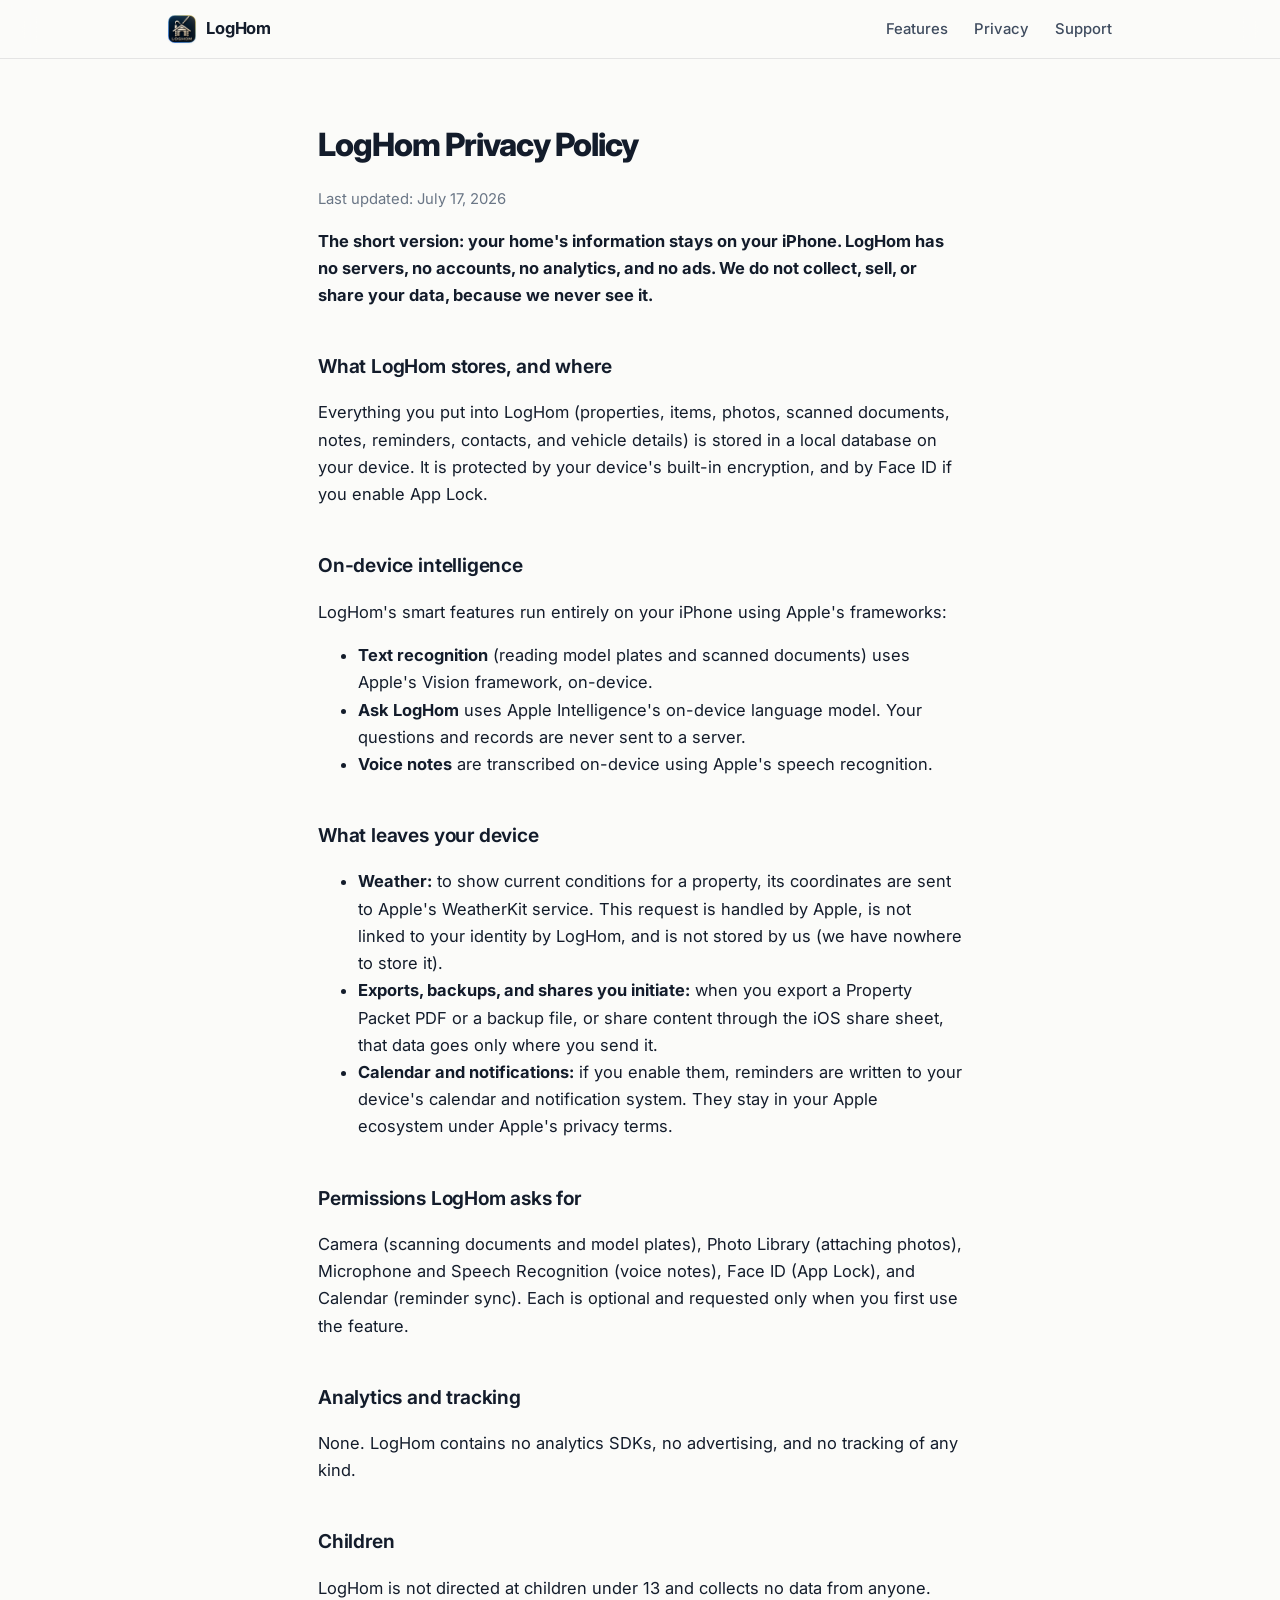
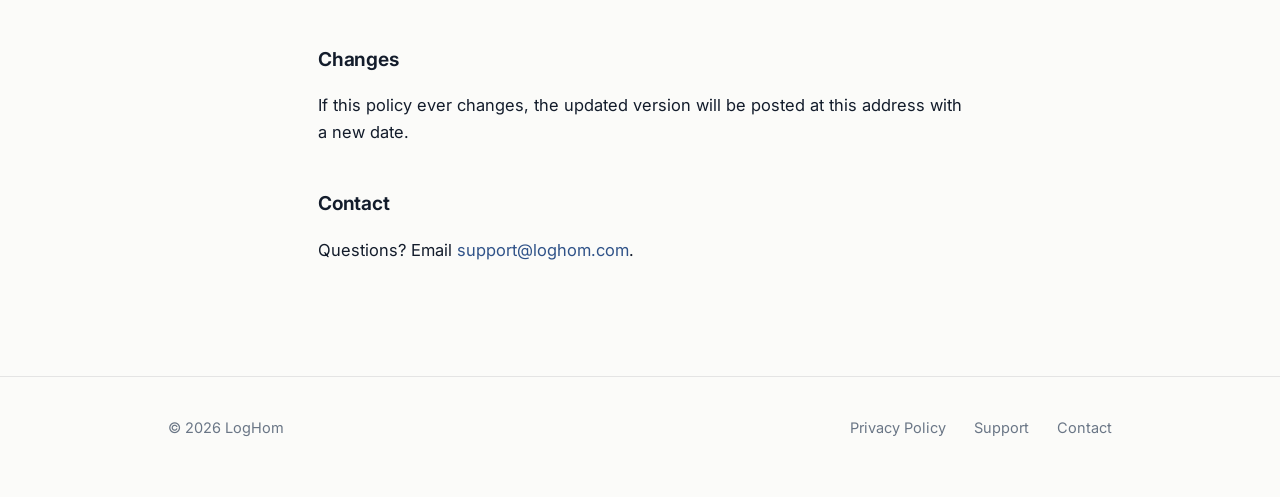
==== commit 65860a09: "Contact email: support@loghom.com" ====
--- a/privacy.html
+++ b/privacy.html
@@ -56,7 +56,7 @@
 <p>If this policy ever changes, the updated version will be posted at this address with a new date.</p>
 
 <h2>Contact</h2>
-<p>Questions? Email <a href="mailto:eknudsen1@icloud.com">eknudsen1@icloud.com</a>.</p>
+<p>Questions? Email <a href="mailto:support@loghom.com">support@loghom.com</a>.</p>
 </article>
 
 <footer>
@@ -64,7 +64,7 @@
     <span class="copy">© 2026 LogHom</span>
     <a href="privacy.html">Privacy Policy</a>
     <a href="support.html">Support</a>
-    <a href="mailto:eknudsen1@icloud.com">Contact</a>
+    <a href="mailto:support@loghom.com">Contact</a>
   </div>
 </footer>
 
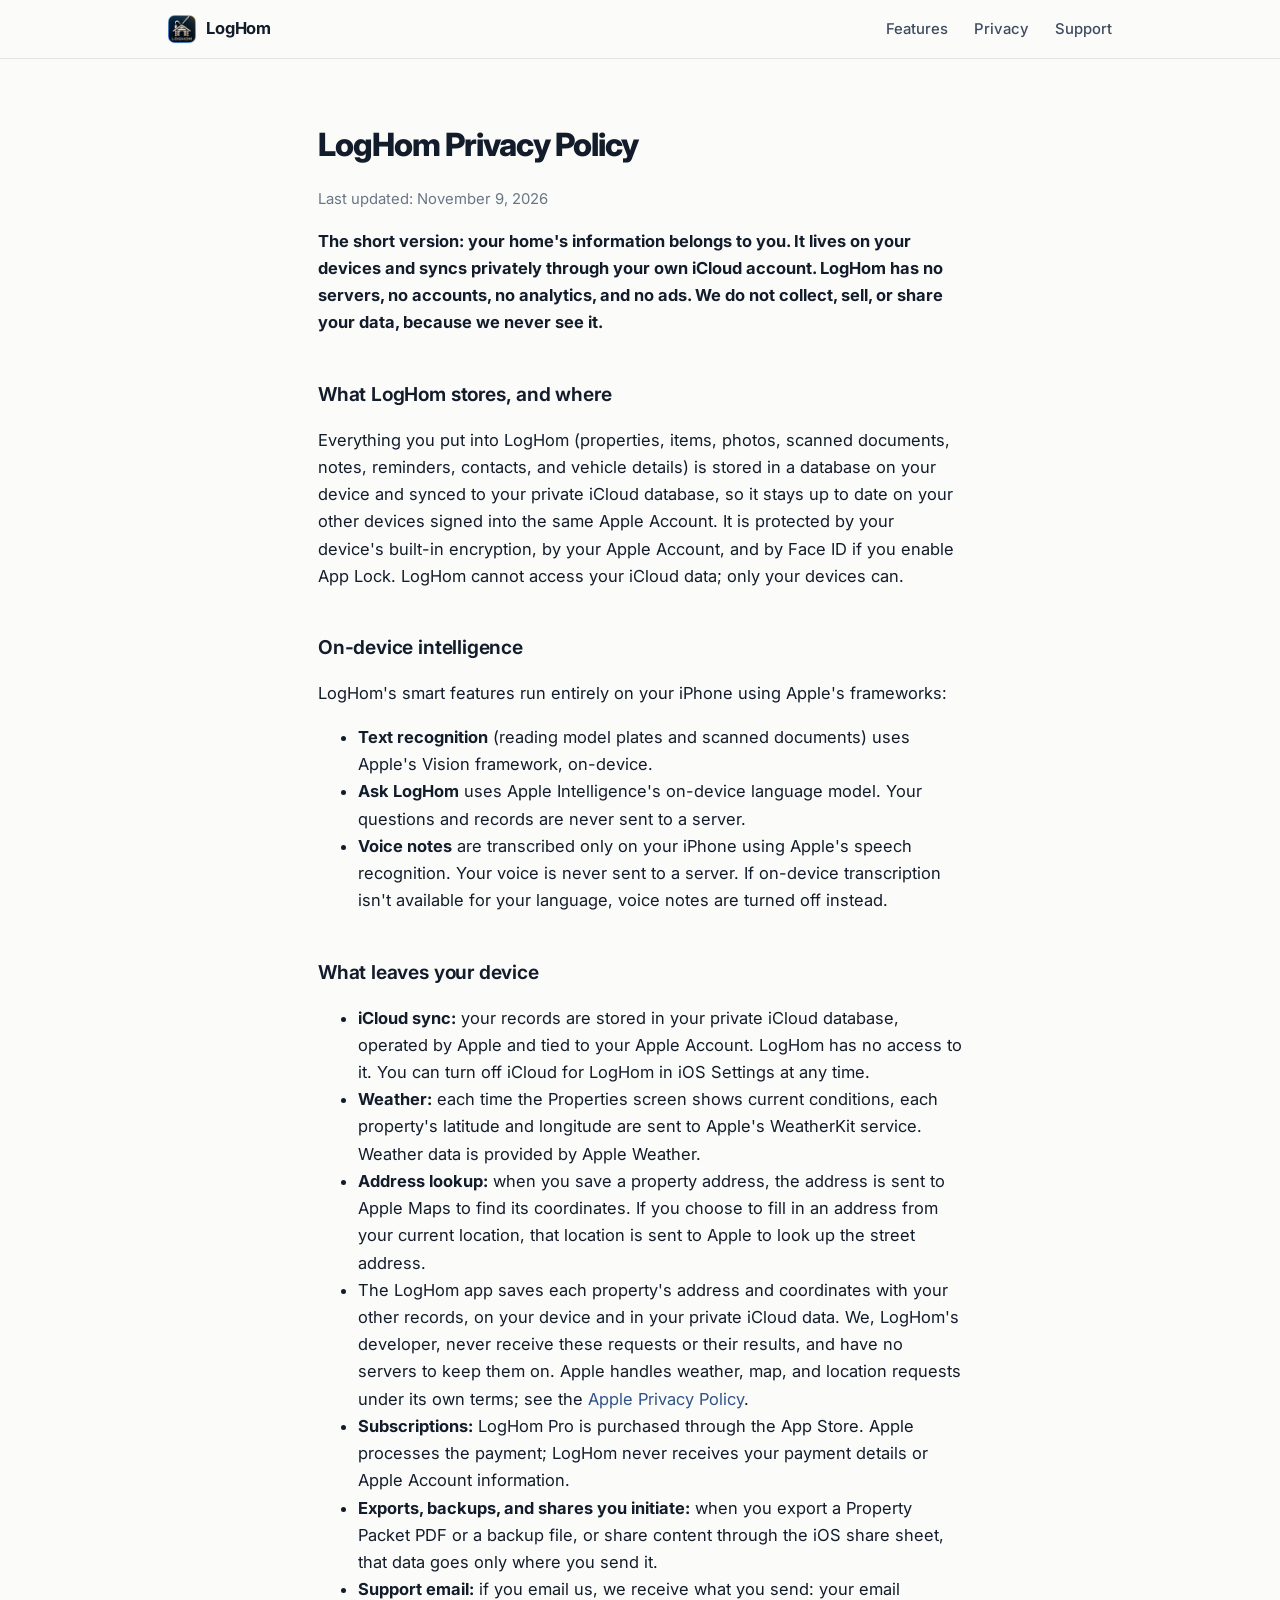
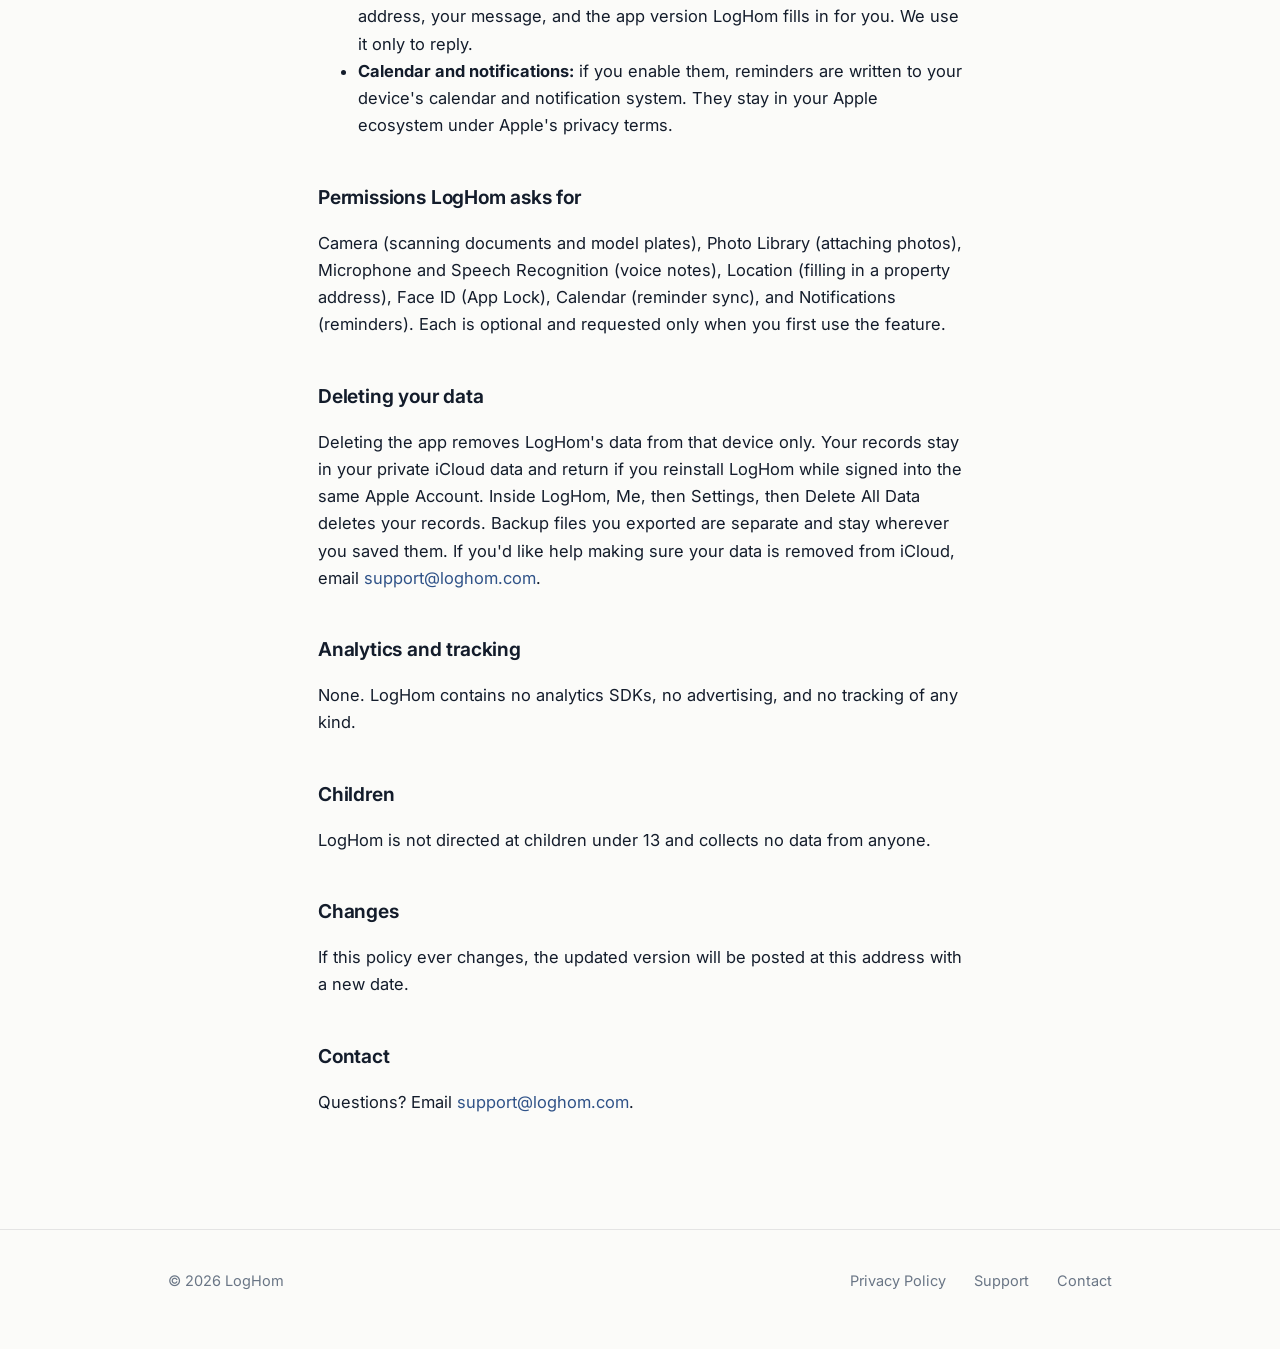
==== commit b88c30c1: "Privacy and support copy: iCloud sync, on-device speech, Apple weather and address lookups, deletion" ====
--- a/privacy.html
+++ b/privacy.html
@@ -4,7 +4,7 @@
 <meta charset="utf-8">
 <meta name="viewport" content="width=device-width, initial-scale=1">
 <title>LogHom | Privacy Policy</title>
-<meta name="description" content="LogHom's privacy policy: your home's information stays on your iPhone. No servers, no accounts, no analytics, no ads.">
+<meta name="description" content="LogHom's privacy policy: your home's information lives on your device and syncs privately through your own iCloud. No servers, no accounts, no analytics, no ads.">
 <link rel="icon" href="icon.png">
 <link rel="stylesheet" href="style.css">
 </head>
@@ -14,37 +14,45 @@
   <div class="wrap">
     <a class="brand" href="/"><img src="icon.png" alt="">LogHom</a>
     <a href="/#capture">Features</a>
-    <a href="privacy.html">Privacy</a>
-    <a href="support.html">Support</a>
+    <a href="https://loghom.com/privacy">Privacy</a>
+    <a href="https://loghom.com/support">Support</a>
   </div>
 </nav>
 
 <article>
 <h1>LogHom Privacy Policy</h1>
-<p class="updated">Last updated: July 17, 2026</p>
+<p class="updated">Last updated: November 9, 2026</p>
 
-<p><strong>The short version: your home's information stays on your iPhone. LogHom has no servers, no accounts, no analytics, and no ads. We do not collect, sell, or share your data, because we never see it.</strong></p>
+<p><strong>The short version: your home's information belongs to you. It lives on your devices and syncs privately through your own iCloud account. LogHom has no servers, no accounts, no analytics, and no ads. We do not collect, sell, or share your data, because we never see it.</strong></p>
 
 <h2>What LogHom stores, and where</h2>
-<p>Everything you put into LogHom (properties, items, photos, scanned documents, notes, reminders, contacts, and vehicle details) is stored in a local database on your device. It is protected by your device's built-in encryption, and by Face ID if you enable App Lock.</p>
+<p>Everything you put into LogHom (properties, items, photos, scanned documents, notes, reminders, contacts, and vehicle details) is stored in a database on your device and synced to your private iCloud database, so it stays up to date on your other devices signed into the same Apple Account. It is protected by your device's built-in encryption, by your Apple Account, and by Face ID if you enable App Lock. LogHom cannot access your iCloud data; only your devices can.</p>
 
 <h2>On-device intelligence</h2>
 <p>LogHom's smart features run entirely on your iPhone using Apple's frameworks:</p>
 <ul>
   <li><strong>Text recognition</strong> (reading model plates and scanned documents) uses Apple's Vision framework, on-device.</li>
   <li><strong>Ask LogHom</strong> uses Apple Intelligence's on-device language model. Your questions and records are never sent to a server.</li>
-  <li><strong>Voice notes</strong> are transcribed on-device using Apple's speech recognition.</li>
+  <li><strong>Voice notes</strong> are transcribed only on your iPhone using Apple's speech recognition. Your voice is never sent to a server. If on-device transcription isn't available for your language, voice notes are turned off instead.</li>
 </ul>
 
 <h2>What leaves your device</h2>
 <ul>
-  <li><strong>Weather:</strong> to show current conditions for a property, its coordinates are sent to Apple's WeatherKit service. This request is handled by Apple, is not linked to your identity by LogHom, and is not stored by us (we have nowhere to store it).</li>
+  <li><strong>iCloud sync:</strong> your records are stored in your private iCloud database, operated by Apple and tied to your Apple Account. LogHom has no access to it. You can turn off iCloud for LogHom in iOS Settings at any time.</li>
+  <li><strong>Weather:</strong> each time the Properties screen shows current conditions, each property's latitude and longitude are sent to Apple's WeatherKit service. Weather data is provided by Apple Weather.</li>
+  <li><strong>Address lookup:</strong> when you save a property address, the address is sent to Apple Maps to find its coordinates. If you choose to fill in an address from your current location, that location is sent to Apple to look up the street address.</li>
+  <li>The LogHom app saves each property's address and coordinates with your other records, on your device and in your private iCloud data. We, LogHom's developer, never receive these requests or their results, and have no servers to keep them on. Apple handles weather, map, and location requests under its own terms; see the <a href="https://www.apple.com/legal/privacy/">Apple Privacy Policy</a>.</li>
+  <li><strong>Subscriptions:</strong> LogHom Pro is purchased through the App Store. Apple processes the payment; LogHom never receives your payment details or Apple Account information.</li>
   <li><strong>Exports, backups, and shares you initiate:</strong> when you export a Property Packet PDF or a backup file, or share content through the iOS share sheet, that data goes only where you send it.</li>
+  <li><strong>Support email:</strong> if you email us, we receive what you send: your email address, your message, and the app version LogHom fills in for you. We use it only to reply.</li>
   <li><strong>Calendar and notifications:</strong> if you enable them, reminders are written to your device's calendar and notification system. They stay in your Apple ecosystem under Apple's privacy terms.</li>
 </ul>
 
 <h2>Permissions LogHom asks for</h2>
-<p>Camera (scanning documents and model plates), Photo Library (attaching photos), Microphone and Speech Recognition (voice notes), Face ID (App Lock), and Calendar (reminder sync). Each is optional and requested only when you first use the feature.</p>
+<p>Camera (scanning documents and model plates), Photo Library (attaching photos), Microphone and Speech Recognition (voice notes), Location (filling in a property address), Face ID (App Lock), Calendar (reminder sync), and Notifications (reminders). Each is optional and requested only when you first use the feature.</p>
+
+<h2>Deleting your data</h2>
+<p>Deleting the app removes LogHom's data from that device only. Your records stay in your private iCloud data and return if you reinstall LogHom while signed into the same Apple Account. Inside LogHom, Me, then Settings, then Delete All Data deletes your records. Backup files you exported are separate and stay wherever you saved them. If you'd like help making sure your data is removed from iCloud, email <a href="mailto:support@loghom.com">support@loghom.com</a>.</p>
 
 <h2>Analytics and tracking</h2>
 <p>None. LogHom contains no analytics SDKs, no advertising, and no tracking of any kind.</p>
@@ -62,8 +70,8 @@
 <footer>
   <div class="wrap">
     <span class="copy">© 2026 LogHom</span>
-    <a href="privacy.html">Privacy Policy</a>
-    <a href="support.html">Support</a>
+    <a href="https://loghom.com/privacy">Privacy Policy</a>
+    <a href="https://loghom.com/support">Support</a>
     <a href="mailto:support@loghom.com">Contact</a>
   </div>
 </footer>
